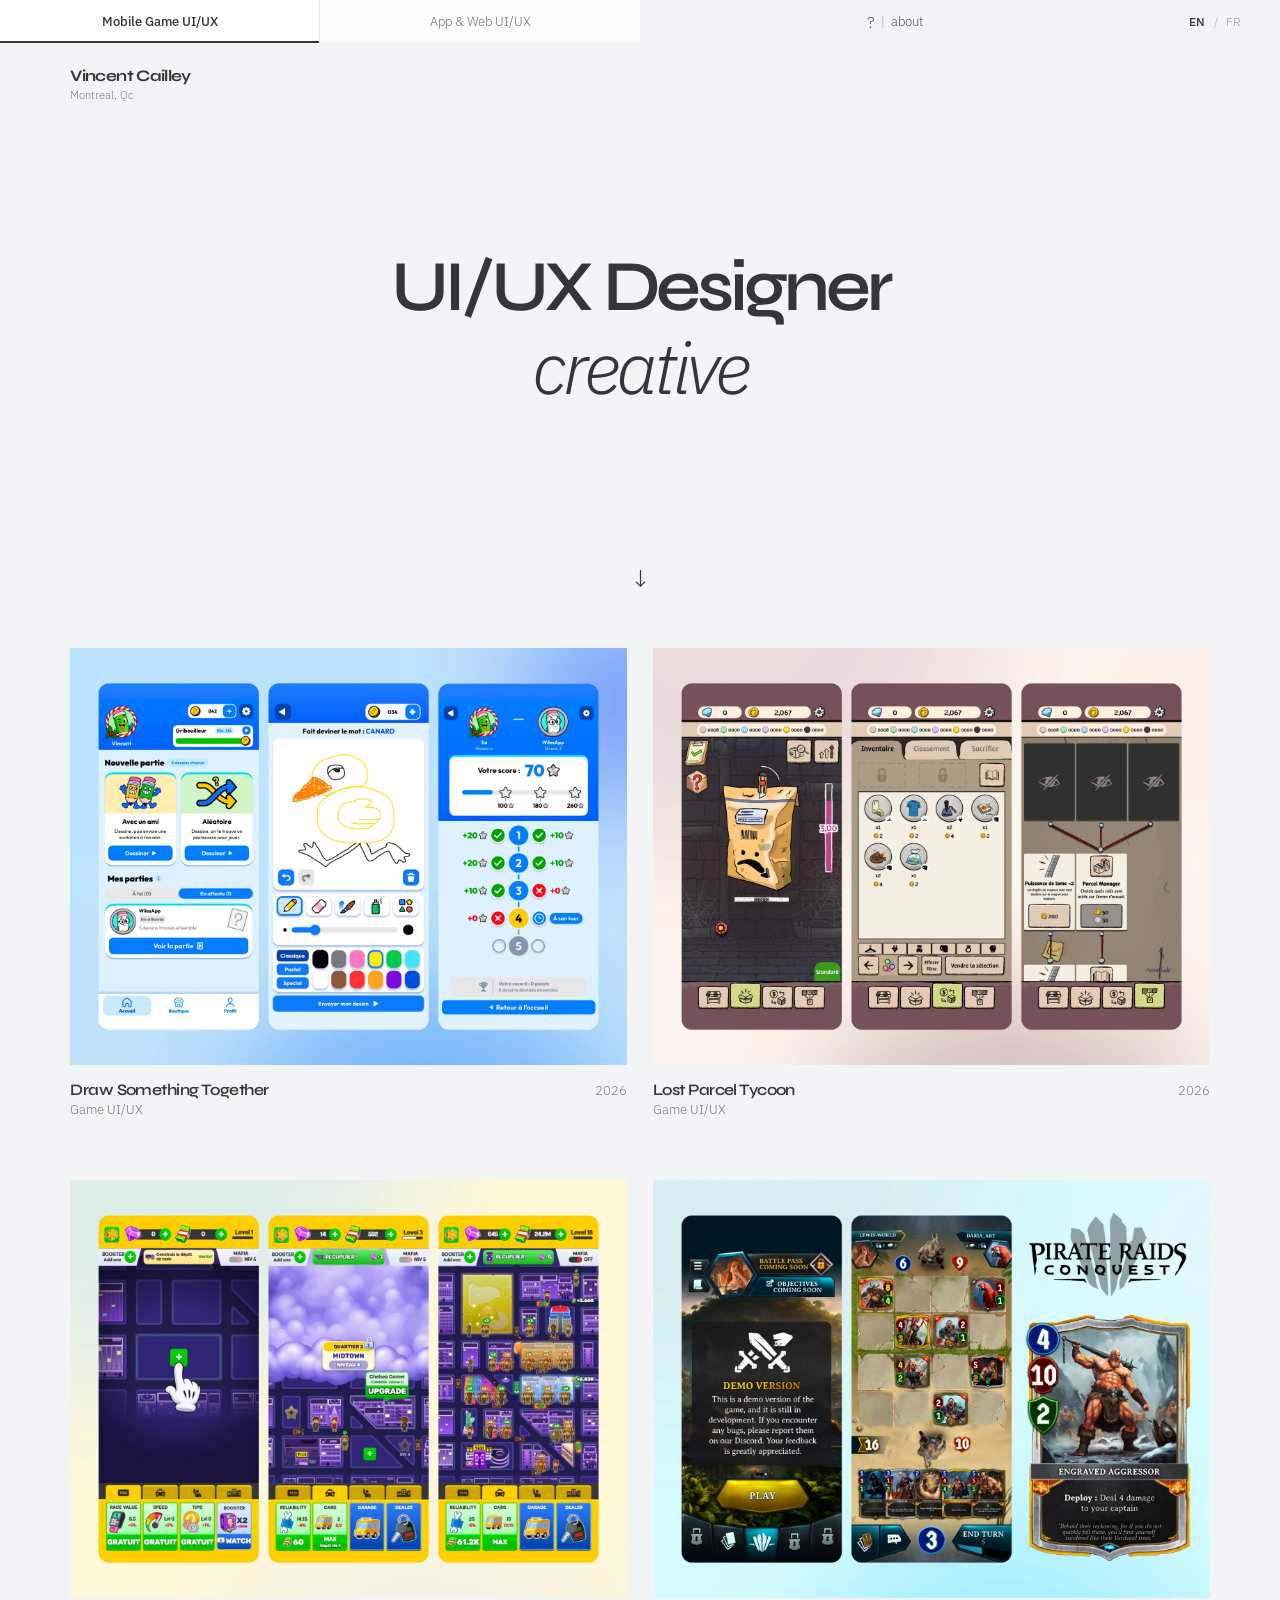
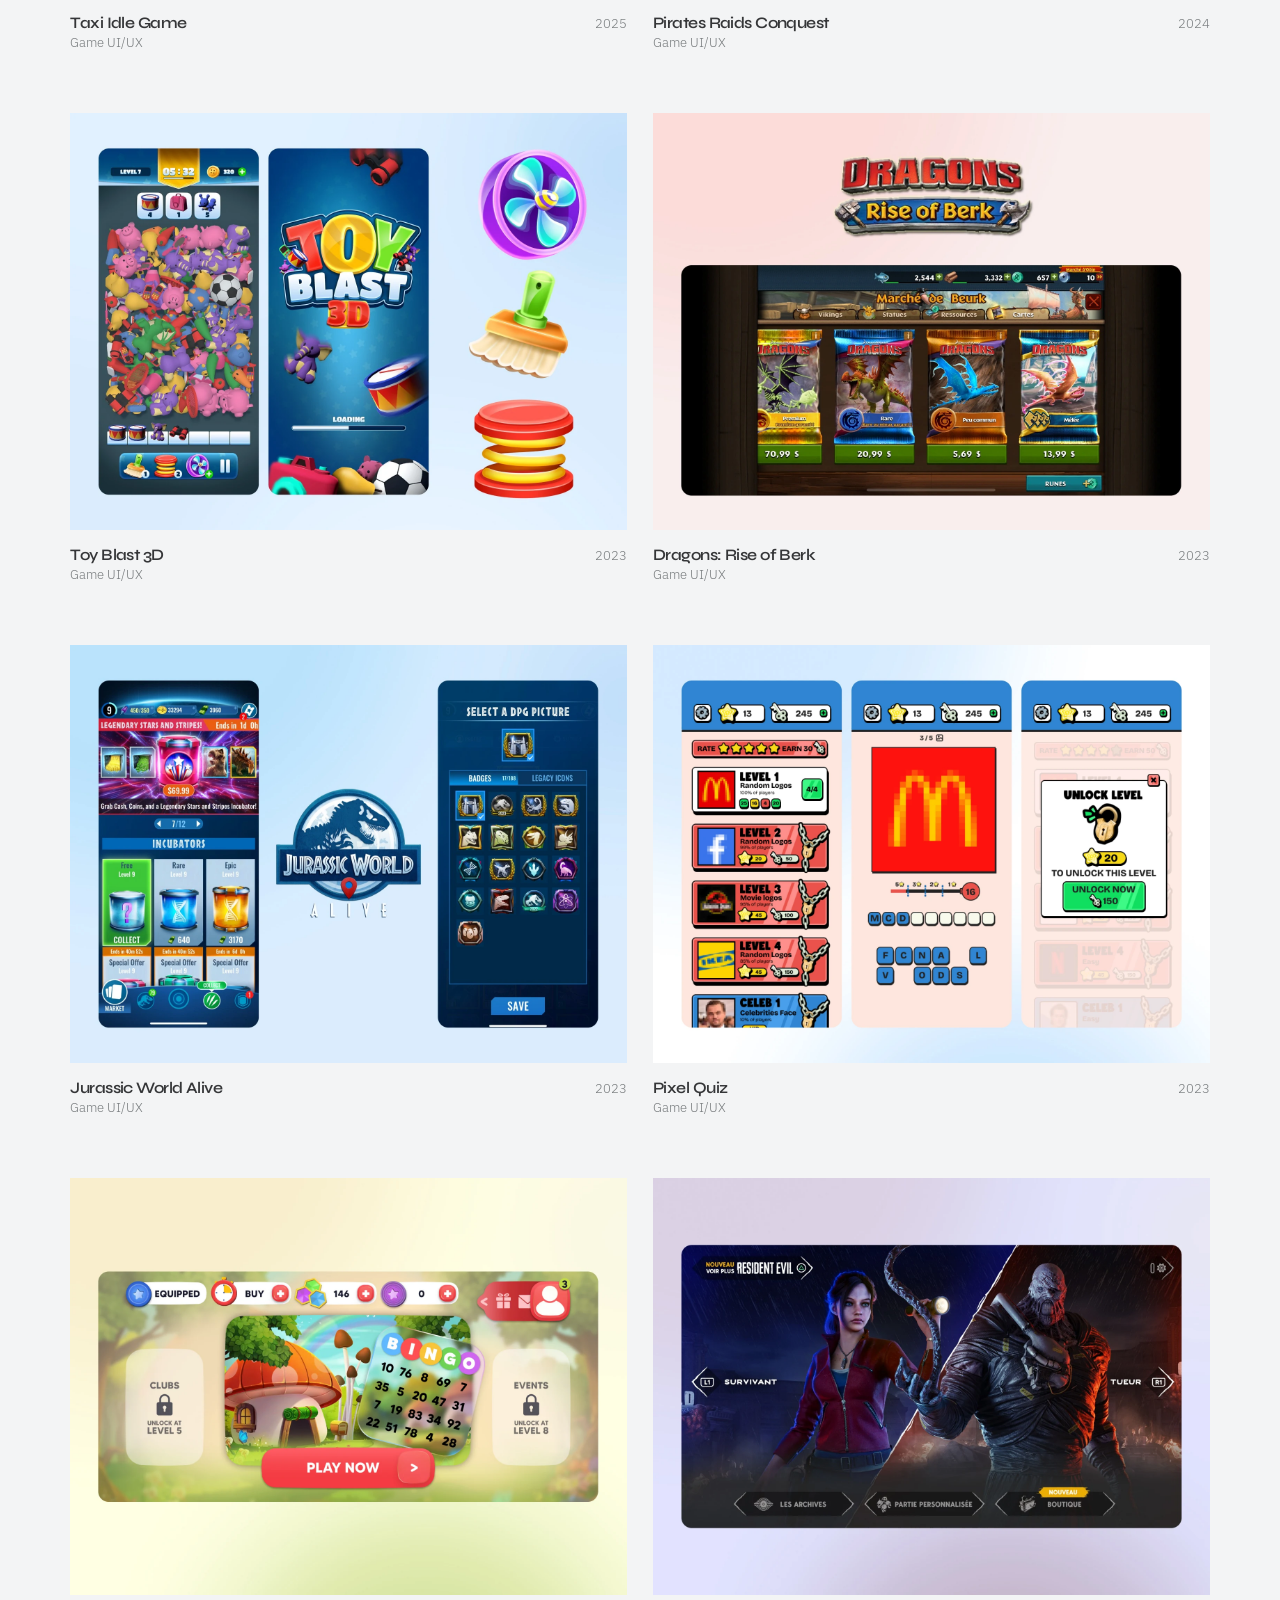
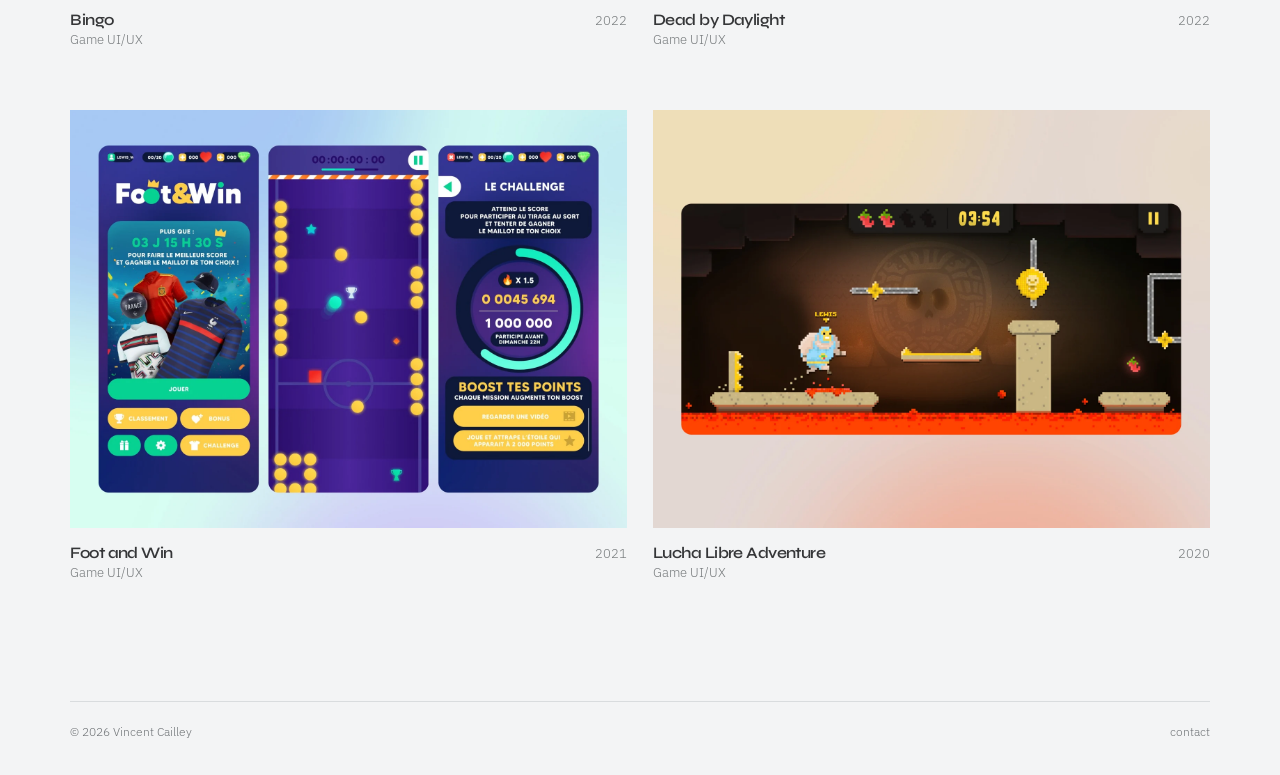
==== index.html @ e07d1891 "Add files via upload" ====
<!doctype html>
<html lang="en">
<head>
  <meta charset="utf-8">
  <meta name="viewport" content="width=device-width, initial-scale=1">
  <meta name="theme-color" content="#f3f4f5">
  <meta name="description" content="Vincent Cailley — UI/UX Designer. Games, apps, web and creative work.">
  <title>Vincent Cailley — Portfolio</title>
  <link rel="preconnect" href="https://fonts.googleapis.com">
  <link rel="preconnect" href="https://fonts.gstatic.com" crossorigin>
  <link href="https://fonts.googleapis.com/css2?family=Syne:wght@500;600;700&family=IBM+Plex+Sans:ital,wght@0,300;0,400;0,500;0,600;1,300;1,400&display=swap" rel="stylesheet">
  <link rel="stylesheet" href="styles.css">
  <script src="translations.js" defer></script>
  <script src="projects.js" defer></script>
  <script src="script.js" defer></script>
</head>
<body data-page="home">
  <a class="skip-link" href="#projects" data-i18n="skipProjects">Skip to projects</a>
  <header class="site-header" id="top">
    <nav class="top-nav" aria-label="Main navigation">
<div class="category-nav" aria-label="Project categories">
        <a class="category-link" data-category-link="game" href="index.html?category=game#projects">Mobile Game UI/UX</a>
        <a class="category-link" data-category-link="apps" href="index.html?category=apps#projects">App &amp; Web UI/UX</a>
      </div>
      <a class="nav-link nav-about" href="about.html"><span class="nav-symbol" aria-hidden="true">?</span><span class="nav-separator">|</span><span data-i18n="aboutNav">about</span></a>
      <div class="lang-switch" role="group" aria-label="Language / Langue">
        <button type="button" class="lang-button is-active" data-language="en" aria-pressed="true">EN</button><span class="lang-divider">/</span><button type="button" class="lang-button" data-language="fr" aria-pressed="false">FR</button>
      </div>
    </nav>
    <a class="identity" href="index.html" aria-label="Vincent Cailley — home"><span class="identity-name">Vincent Cailley</span><span class="identity-location">Montreal, Qc</span></a>
  </header>

  <main>
    <section class="intro" aria-label="Introduction">
      <h1>UI/UX Designer<br><span data-i18n="homeCreative">creative</span></h1>
      <a class="down-indicator" href="#projects" aria-label="Scroll to projects"><span aria-hidden="true">↓</span></a>
    </section>
    <section class="portfolio" id="projects" aria-label="Projects">
      <div class="project-grid" id="project-grid"></div>
    </section>
  </main>
  <footer class="footer">
    <span>© <span id="year">2026</span> Vincent Cailley</span>
    <a href="mailto:vnce.graphiste@gmail.com" data-i18n="contactNav">contact</a>
  </footer>
</body>
</html>
---- styles.css ----
:root {
  color-scheme:light;
  --bg:#f3f4f5;
  --ink:#353638;
  --muted:#777b7d;
  --rule:#d9dcde;
  --white:#fff;
  --font-title:'Syne', 'Arial', sans-serif;
  --font-body:'IBM Plex Sans', 'Helvetica Neue', sans-serif;
}
*{box-sizing:border-box}
html{scroll-behavior:smooth}
body{margin:0;background:var(--bg);color:var(--ink);font-family:var(--font-body);-webkit-font-smoothing:antialiased}
a{color:inherit;text-decoration:none}
button{font:inherit}
button:focus-visible,a:focus-visible{outline:2px solid var(--ink);outline-offset:4px}
.skip-link{position:absolute;z-index:100;top:-80px;left:16px;background:white;padding:10px}
.skip-link:focus{top:16px}
.site-header{position:absolute;z-index:10;top:0;left:0;width:100%}
.top-nav{height:43px;display:grid;grid-template-columns:minmax(0,640px) minmax(0,1fr) 130px;font-size:13px;font-weight:300;color:#515456}
.top-nav>*{min-width:0}
.nav-link{min-height:43px;width:100%;display:flex;align-items:center;justify-content:center;gap:6px;color:inherit}
.nav-link:hover{text-decoration:underline;text-underline-offset:4px}
/* Two project-category links lead to the same gallery with a selected filter. */
.category-nav{display:grid;grid-template-columns:repeat(2,minmax(0,1fr));height:43px;background:rgba(255,255,255,.76)}
.category-link{display:flex;align-items:center;justify-content:center;min-width:0;gap:4px;padding:0 12px;border-right:1px solid #e6e8e9;color:#6f7375;font-size:13px;font-weight:300;white-space:nowrap;transition:background .15s,color .15s}
.category-link:last-child{border-right:0}
.category-link:hover,.category-link.is-active{background:#fff;color:var(--ink)}
.category-link.is-active{font-weight:500;box-shadow:inset 0 -2px 0 var(--ink)}
.nav-current{cursor:default}
.nav-symbol{font-size:16px;line-height:1}
.nav-separator{color:#a0a2a5}
.lang-switch{height:43px;display:flex;align-items:center;justify-content:center;gap:7px}
.lang-button{padding:5px 1px;background:none;border:0;cursor:pointer;font-size:12px;letter-spacing:.015em;color:#95989a;font-weight:300}
.lang-button.is-active{font-weight:500;color:var(--ink)}
.lang-button:hover{color:var(--ink)}
.lang-divider{color:#aeb0b2;font-size:12px}
.identity{display:inline-flex;flex-direction:column;align-items:flex-start;gap:4px;margin:24px 0 0 5.5%}
.identity-name{font-family:var(--font-title);font-size:16px;letter-spacing:-.04em;font-weight:700;line-height:1.15}
.identity-location{font-size:11px;color:var(--muted);line-height:1.1;font-weight:300}
/* Portfolio */
.intro{position:relative;min-height:72vh;min-height:72svh;display:flex;align-items:center;justify-content:center;padding:115px 20px 105px;text-align:center}
.intro h1{font-family:var(--font-title);font-size:clamp(42px,5.6vw,94px);font-weight:600;line-height:1.12;letter-spacing:-.06em;margin:0}
.intro h1 span{font-family:var(--font-body);font-weight:300;letter-spacing:-.06em;font-style:italic}
.down-indicator{position:absolute;bottom:9%;left:50%;transform:translateX(-50%);font-size:24px;font-weight:300;line-height:1;animation:nudge 2.2s ease-in-out infinite}
@keyframes nudge{0%,100%{transform:translate(-50%,0)}50%{transform:translate(-50%,6px)}}
.portfolio{padding:0 5.5% 120px;scroll-margin-top:50px}
.project-grid{display:grid;grid-template-columns:repeat(2,minmax(0,1fr));gap:62px 26px}
.project-card{min-width:0}
.project-image{aspect-ratio:4/3;background:var(--white);overflow:hidden}
.project-image img{width:100%;height:100%;display:block;object-fit:cover}
.project-info{display:grid;grid-template-columns:1fr auto;align-items:baseline;column-gap:10px;row-gap:2px;margin-top:15px}
.project-info h2{margin:0;font-family:var(--font-title);font-size:clamp(14px,1.25vw,19px);font-weight:600;letter-spacing:-.035em}
.project-info p{grid-column:1;margin:0;color:var(--muted);font-size:13px;font-weight:300}
.project-info time{grid-column:2;grid-row:1;align-self:baseline;font-size:13px;font-weight:300;color:var(--muted)}
/* About */
.about-hero{position:relative;min-height:53svh;display:flex;align-items:center;justify-content:center;padding:160px 25px 80px;text-align:center}
.about-hero-inner{width:100%;max-width:810px;margin:auto}
.about-intro{font-size:clamp(16px,1.48vw,19px);font-weight:300;line-height:1.65;color:#5e6265;max-width:700px;margin:0 auto}
.about-down{position:absolute;bottom:8%;left:50%;transform:translateX(-50%);font-size:24px;font-weight:300;animation:nudge 2.2s ease-in-out infinite}
.about-sections{margin:0 auto 100px;max-width:1320px;padding:0 5.5%}
.about-section{display:grid;grid-template-columns:31% minmax(0,1fr);column-gap:7%;padding:44px 0 78px;border-top:1px solid var(--rule);scroll-margin-top:60px}
.section-index{display:flex;align-items:baseline;gap:17px;align-self:start;position:sticky;top:28px}
.section-index>span{font-size:12px;font-weight:300;color:#95989a;white-space:nowrap}
.section-index h2{font-family:var(--font-title);font-size:clamp(21px,2.1vw,30px);font-weight:600;letter-spacing:-.045em;margin:0}
.section-main{min-width:0}
.resume-item{padding:0 0 27px;margin:0 0 27px;border-bottom:1px solid var(--rule)}
.resume-item:last-child{border-bottom:0;margin-bottom:0;padding-bottom:0}
.resume-item-top{display:flex;align-items:baseline;justify-content:space-between;gap:15px}
.resume-item-top h3{font-family:var(--font-title);font-size:clamp(16px,1.5vw,20px);font-weight:600;letter-spacing:-.037em;line-height:1.3;margin:0}
.resume-item-top>span{font-size:12px;color:var(--muted);font-weight:300;white-space:nowrap}
.resume-role{font-size:14px;color:#5b5e60;font-weight:400;line-height:1.4;margin:7px 0 0}
.resume-summary{color:var(--muted);font-size:13px;line-height:1.7;font-weight:300;margin:12px 0 0;max-width:610px}
.resume-item-compact{padding-bottom:21px;margin-bottom:21px}
.expertise-grid{display:grid;grid-template-columns:repeat(2,minmax(0,1fr));column-gap:48px;row-gap:36px}
.detail-heading{font-family:var(--font-title);font-size:17px;font-weight:600;letter-spacing:-.03em;margin:0 0 12px}
.expertise-grid p{font-size:13px;font-weight:300;color:var(--muted);line-height:1.75;margin:0;max-width:300px}
.school-location{font-size:12px;color:var(--muted);font-weight:300;margin:5px 0 0}
.about-contact{padding-bottom:20px}
.contact-link{display:flex;align-items:center;justify-content:space-between;gap:16px;border-bottom:1px solid var(--rule);font-family:var(--font-title);font-weight:500;font-size:clamp(17px,2.05vw,26px);letter-spacing:-.04em;padding:0 0 19px;margin-bottom:19px;overflow-wrap:anywhere}
.contact-link:hover{color:#7b7e80}
.contact-link span{font-family:var(--font-body);font-size:24px;font-weight:300;flex-shrink:0}
.footer{border-top:1px solid var(--rule);margin:0 5.5%;padding:22px 0 36px;display:flex;align-items:center;justify-content:space-between;gap:15px;font-size:12px;color:#707477;font-weight:300}
.footer a:hover{text-decoration:underline;text-underline-offset:3px}
@media(max-width:760px){
  .top-nav{grid-template-columns:minmax(0,1fr) 85px 76px}
  .category-link{padding:0 6px;font-size:11.5px}
  .identity{margin:22px 0 0 5%}
  .identity-name{font-size:14px}
  .intro{min-height:68svh;padding:123px 24px 100px}
  .intro h1{font-size:clamp(36px,8.2vw,65px)}
  .down-indicator{bottom:8%}
  .portfolio{padding:0 5% 80px}
  .project-grid{grid-template-columns:1fr;gap:42px}
  .project-info h2{font-size:17px}
  .about-hero{min-height:46svh;padding:151px 8% 70px}
  .about-intro{font-size:15px;margin-top:0;line-height:1.65}
  .about-sections{padding:0 5%;margin-bottom:70px}
  .about-section{grid-template-columns:1fr;gap:32px;padding:28px 0 55px}
  .section-index{position:static}
  .section-index h2{font-size:23px}
  .resume-item-top h3{font-size:17px}
  .expertise-grid{grid-template-columns:1fr 1fr;gap:30px}
  .footer{margin:0 5%;padding-bottom:28px}
}
@media(max-width:420px){
  .top-nav{font-size:12px;grid-template-columns:minmax(0,1fr) 77px 62px}
  .nav-about{font-size:11px;white-space:nowrap;gap:3px}
  .category-link{font-size:10.5px;padding:0 4px}
  .lang-switch{gap:5px}
  .resume-item-top{align-items:start}
  .resume-item-top>span{font-size:11px}
  .resume-role{font-size:13px}
  .expertise-grid{grid-template-columns:1fr;gap:26px}
  .contact-link{font-size:17px}
}
@media(prefers-reduced-motion:reduce){html{scroll-behavior:auto}.down-indicator,.about-down{animation:none}}
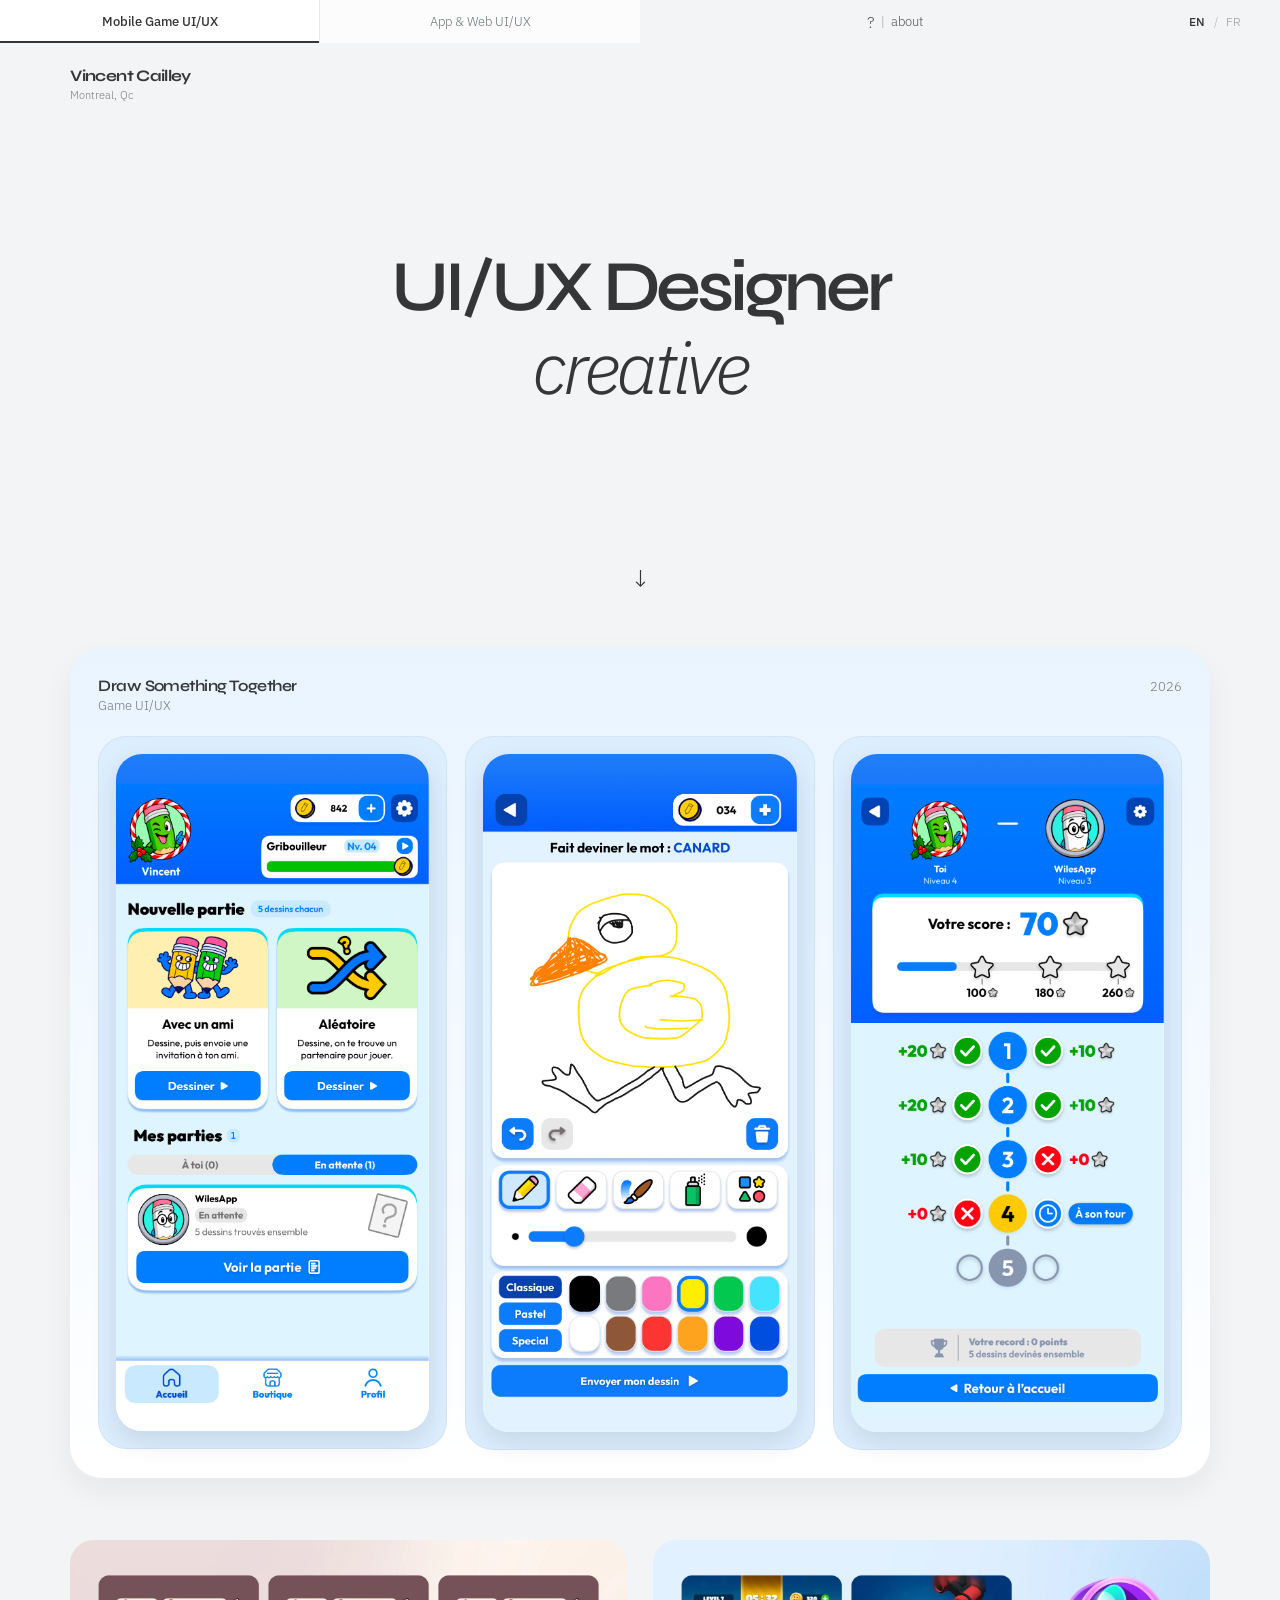
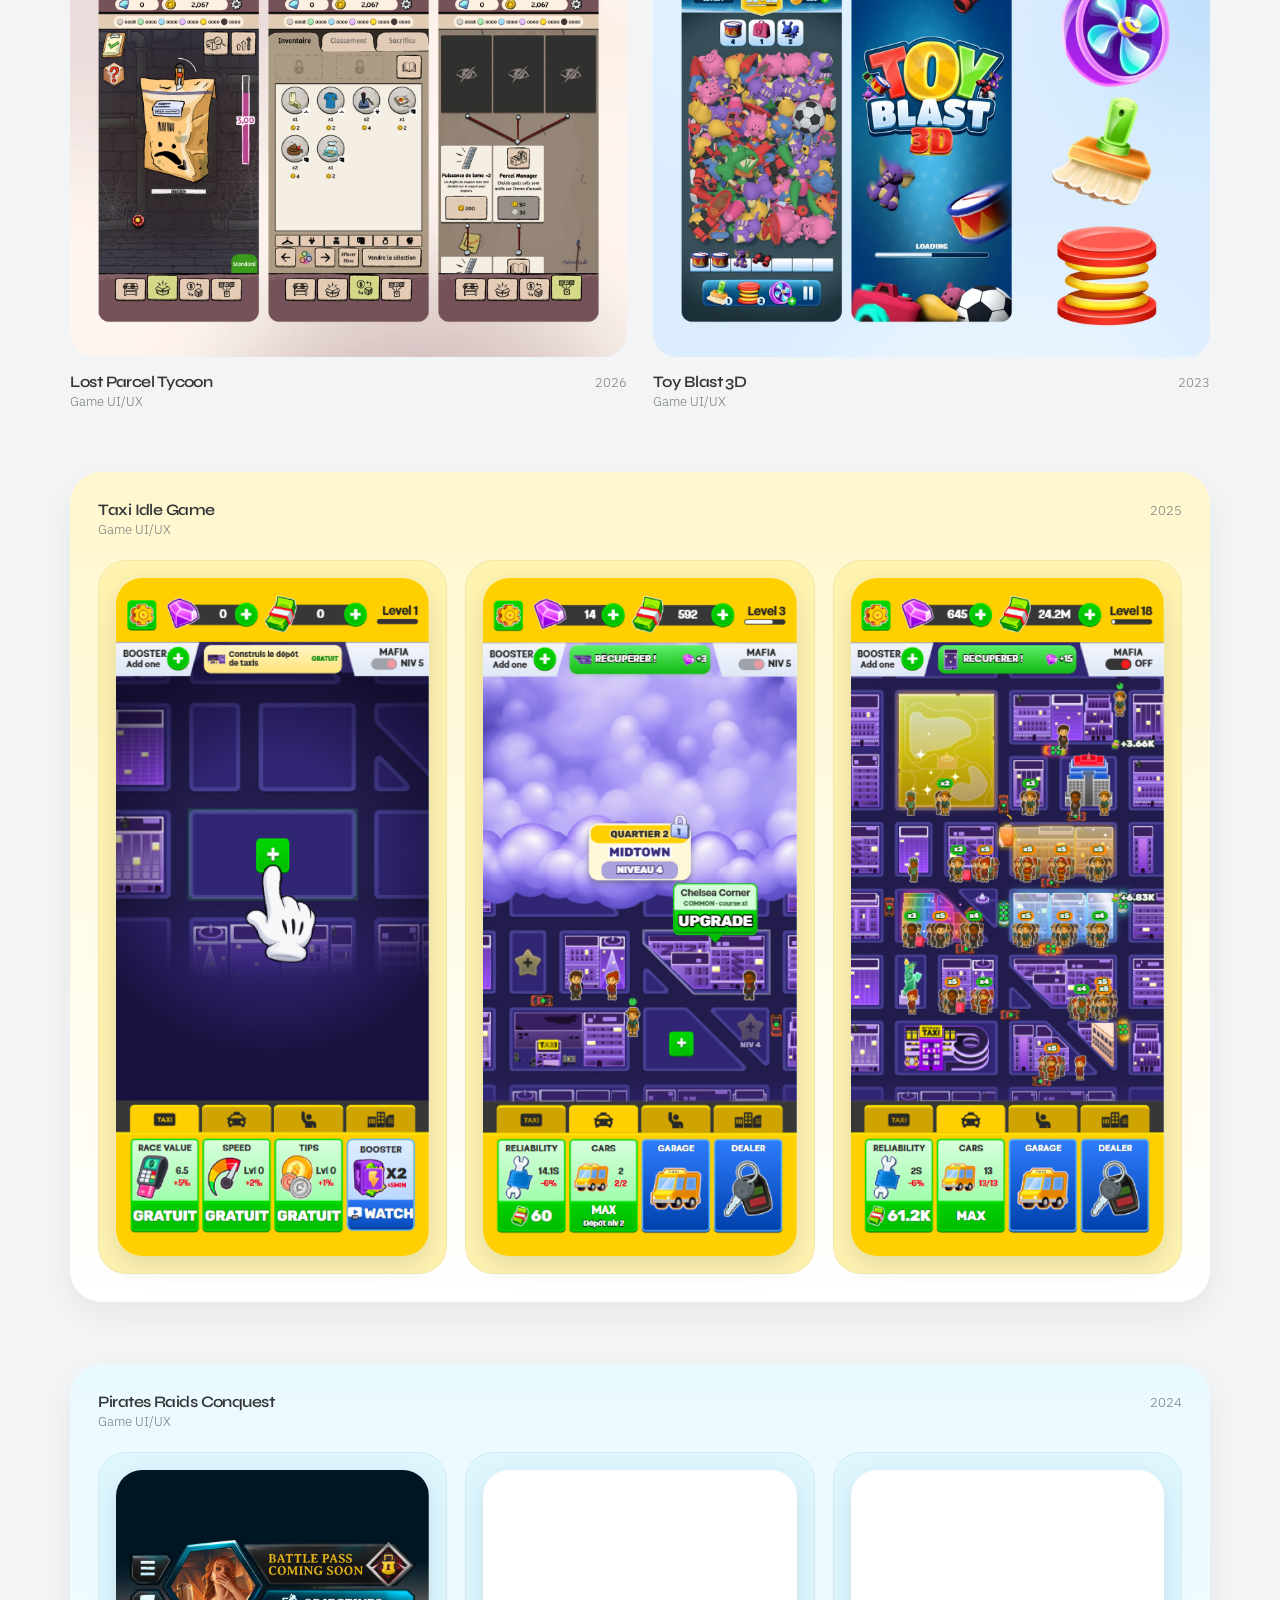
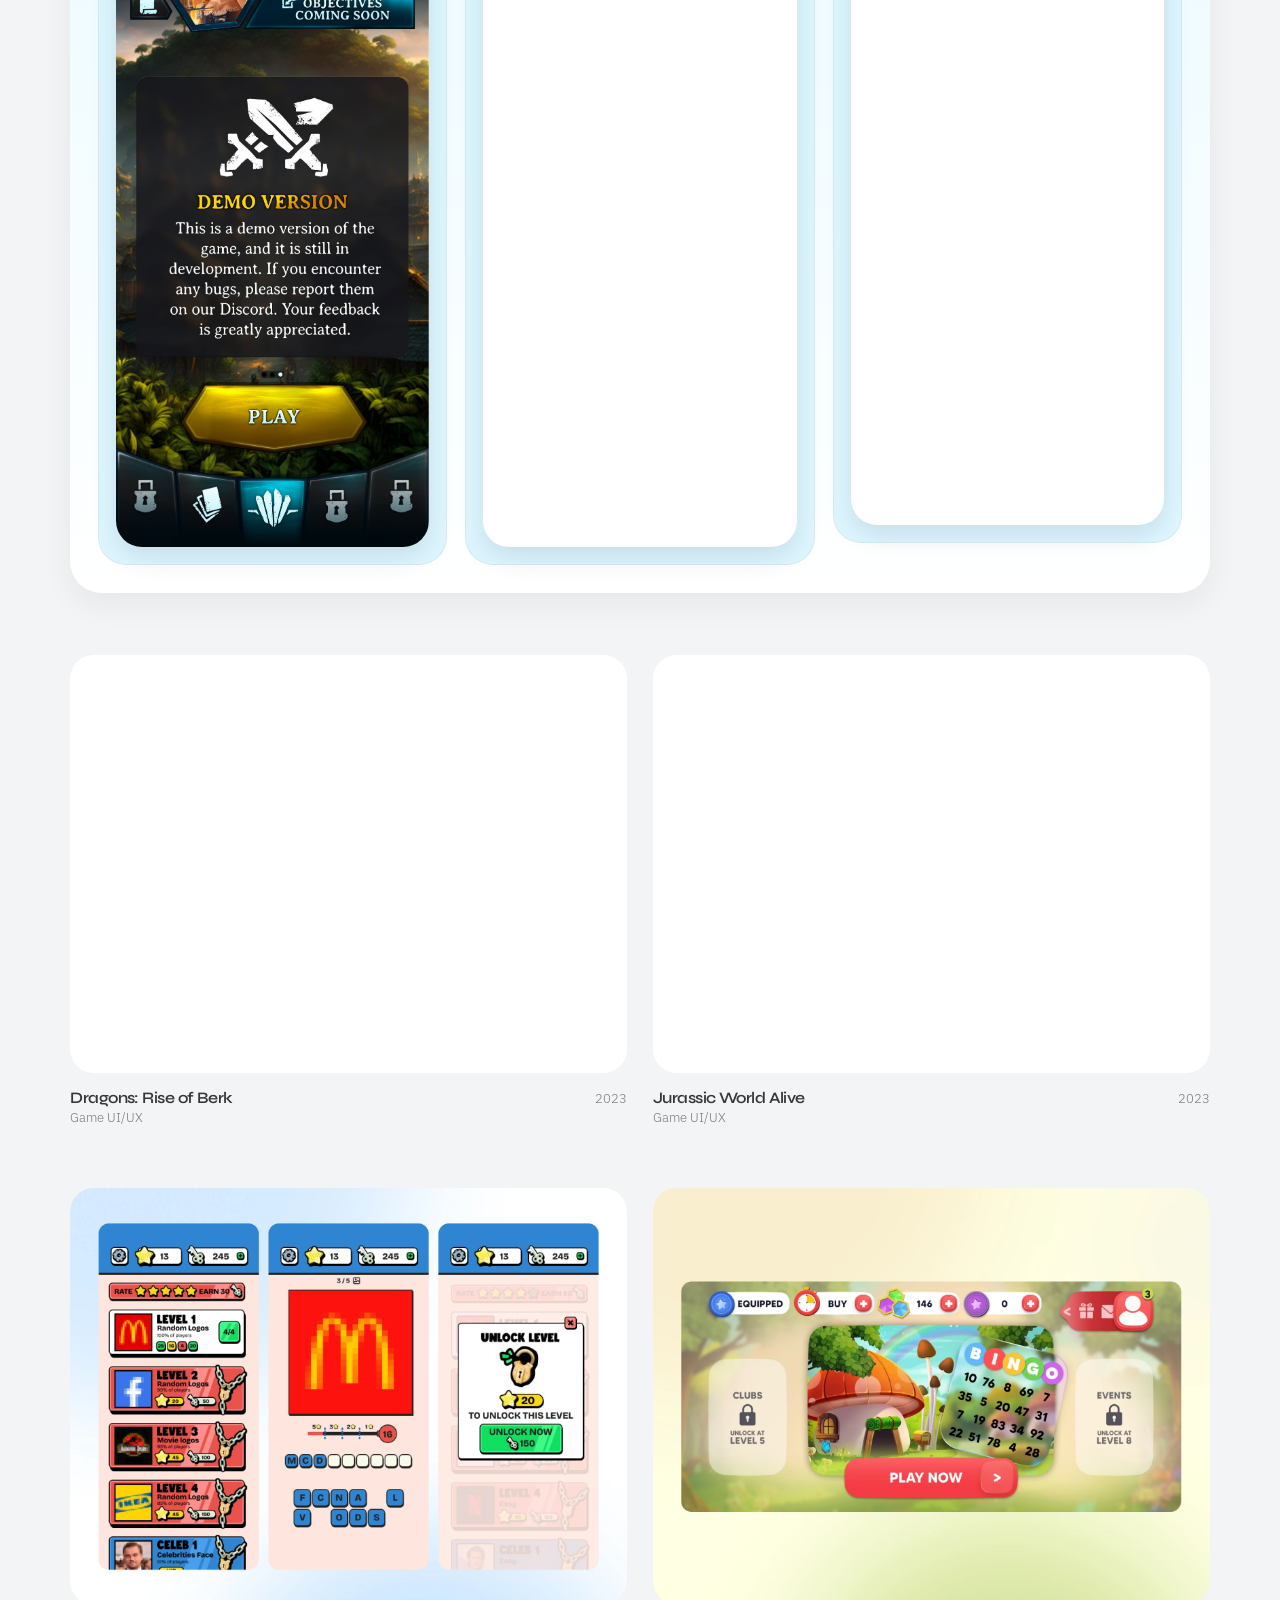
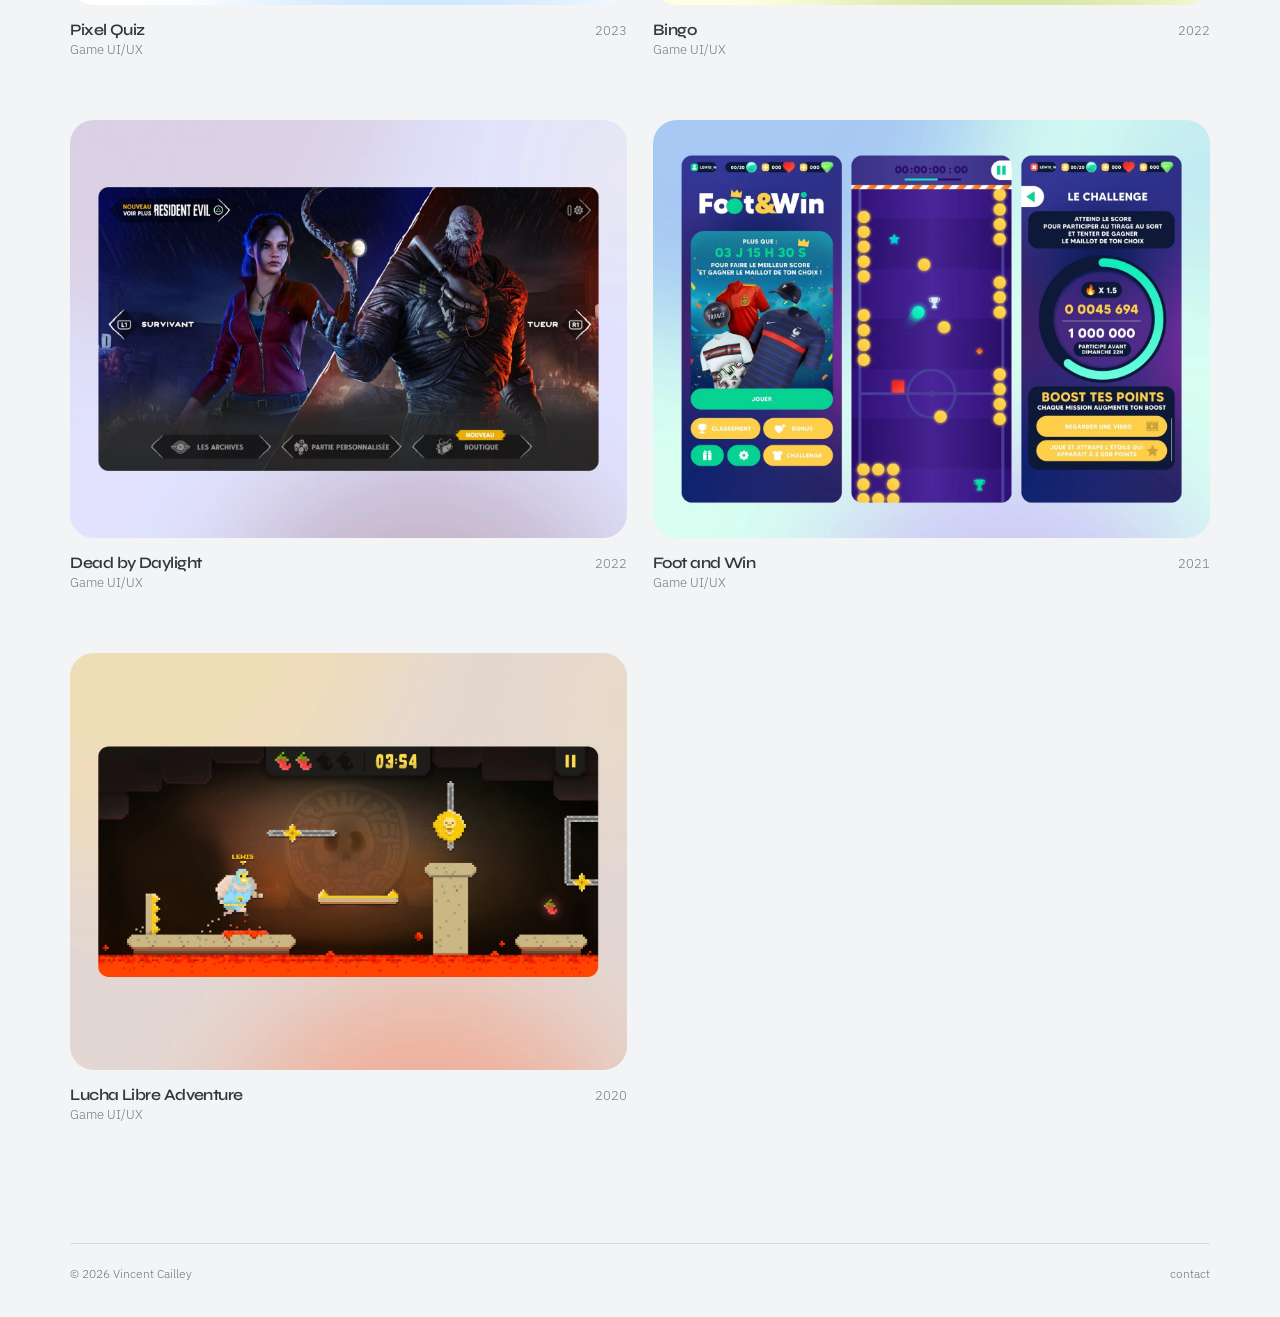
==== commit 473f8b60: "Add files via upload" ====
--- a/index.html
+++ b/index.html
@@ -9,25 +9,25 @@
   <link rel="preconnect" href="https://fonts.googleapis.com">
   <link rel="preconnect" href="https://fonts.gstatic.com" crossorigin>
   <link href="https://fonts.googleapis.com/css2?family=Syne:wght@500;600;700&family=IBM+Plex+Sans:ital,wght@0,300;0,400;0,500;0,600;1,300;1,400&display=swap" rel="stylesheet">
-  <link rel="stylesheet" href="styles.css">
-  <script src="translations.js" defer></script>
-  <script src="projects.js" defer></script>
-  <script src="script.js" defer></script>
+  <link rel="stylesheet" href="/styles.css">
+  <script src="/translations.js" defer></script>
+  <script src="/projects.js" defer></script>
+  <script src="/script.js" defer></script>
 </head>
 <body data-page="home">
   <a class="skip-link" href="#projects" data-i18n="skipProjects">Skip to projects</a>
   <header class="site-header" id="top">
     <nav class="top-nav" aria-label="Main navigation">
 <div class="category-nav" aria-label="Project categories">
-        <a class="category-link" data-category-link="game" href="index.html?category=game#projects">Mobile Game UI/UX</a>
-        <a class="category-link" data-category-link="apps" href="index.html?category=apps#projects">App &amp; Web UI/UX</a>
+        <a class="category-link" data-category-link="game" href="/games/#projects">Mobile Game UI/UX</a>
+        <a class="category-link" data-category-link="apps" href="/apps/#projects">App &amp; Web UI/UX</a>
       </div>
-      <a class="nav-link nav-about" href="about.html"><span class="nav-symbol" aria-hidden="true">?</span><span class="nav-separator">|</span><span data-i18n="aboutNav">about</span></a>
+      <a class="nav-link nav-about" href="/about.html"><span class="nav-symbol" aria-hidden="true">?</span><span class="nav-separator">|</span><span data-i18n="aboutNav">about</span></a>
       <div class="lang-switch" role="group" aria-label="Language / Langue">
         <button type="button" class="lang-button is-active" data-language="en" aria-pressed="true">EN</button><span class="lang-divider">/</span><button type="button" class="lang-button" data-language="fr" aria-pressed="false">FR</button>
       </div>
     </nav>
-    <a class="identity" href="index.html" aria-label="Vincent Cailley — home"><span class="identity-name">Vincent Cailley</span><span class="identity-location">Montreal, Qc</span></a>
+    <a class="identity" href="/games/" aria-label="Vincent Cailley — home"><span class="identity-name">Vincent Cailley</span><span class="identity-location">Montreal, Qc</span></a>
   </header>
 
   <main>
--- a/styles.css
+++ b/styles.css
@@ -45,14 +45,20 @@
 .down-indicator{position:absolute;bottom:9%;left:50%;transform:translateX(-50%);font-size:24px;font-weight:300;line-height:1;animation:nudge 2.2s ease-in-out infinite}
 @keyframes nudge{0%,100%{transform:translate(-50%,0)}50%{transform:translate(-50%,6px)}}
 .portfolio{padding:0 5.5% 120px;scroll-margin-top:50px}
-.project-grid{display:grid;grid-template-columns:repeat(2,minmax(0,1fr));gap:62px 26px}
+.project-grid{display:grid;grid-template-columns:repeat(2,minmax(0,1fr));gap:62px 26px;grid-auto-flow:dense}
 .project-card{min-width:0}
-.project-image{aspect-ratio:4/3;background:var(--white);overflow:hidden}
+.project-image{aspect-ratio:4/3;background:var(--white);overflow:hidden;border-radius:24px}
 .project-image img{width:100%;height:100%;display:block;object-fit:cover}
 .project-info{display:grid;grid-template-columns:1fr auto;align-items:baseline;column-gap:10px;row-gap:2px;margin-top:15px}
 .project-info h2{margin:0;font-family:var(--font-title);font-size:clamp(14px,1.25vw,19px);font-weight:600;letter-spacing:-.035em}
 .project-info p{grid-column:1;margin:0;color:var(--muted);font-size:13px;font-weight:300}
 .project-info time{grid-column:2;grid-row:1;align-self:baseline;font-size:13px;font-weight:300;color:var(--muted)}
+.project-card--featured{grid-column:1/-1;padding:28px;border-radius:32px;background:linear-gradient(180deg,color-mix(in srgb, var(--project-accent, #eef2f5) 58%, white) 0%, #fff 100%);box-shadow:0 12px 30px rgba(25,30,38,.06)}
+.project-featured-header{margin-bottom:22px}
+.project-card--featured .project-info{margin-top:0}
+.project-gallery{display:grid;grid-template-columns:repeat(3,minmax(0,1fr));gap:18px;align-items:start}
+.screen-frame{margin:0;padding:18px;border-radius:28px;background:color-mix(in srgb, var(--project-accent, #eaf2ff) 88%, white);box-shadow:inset 0 0 0 1px rgba(20,27,38,.05)}
+.screen-frame img{display:block;width:100%;height:auto;border-radius:26px;background:#fff;box-shadow:0 10px 26px rgba(34,42,55,.12)}
 /* About */
 .about-hero{position:relative;min-height:53svh;display:flex;align-items:center;justify-content:center;padding:160px 25px 80px;text-align:center}
 .about-hero-inner{width:100%;max-width:810px;margin:auto}
@@ -92,6 +98,10 @@
   .down-indicator{bottom:8%}
   .portfolio{padding:0 5% 80px}
   .project-grid{grid-template-columns:1fr;gap:42px}
+  .project-card--featured{padding:18px;border-radius:24px}
+  .project-gallery{grid-template-columns:1fr;gap:14px}
+  .screen-frame{padding:12px;border-radius:20px}
+  .screen-frame img{border-radius:18px}
   .project-info h2{font-size:17px}
   .about-hero{min-height:46svh;padding:151px 8% 70px}
   .about-intro{font-size:15px;margin-top:0;line-height:1.65}
